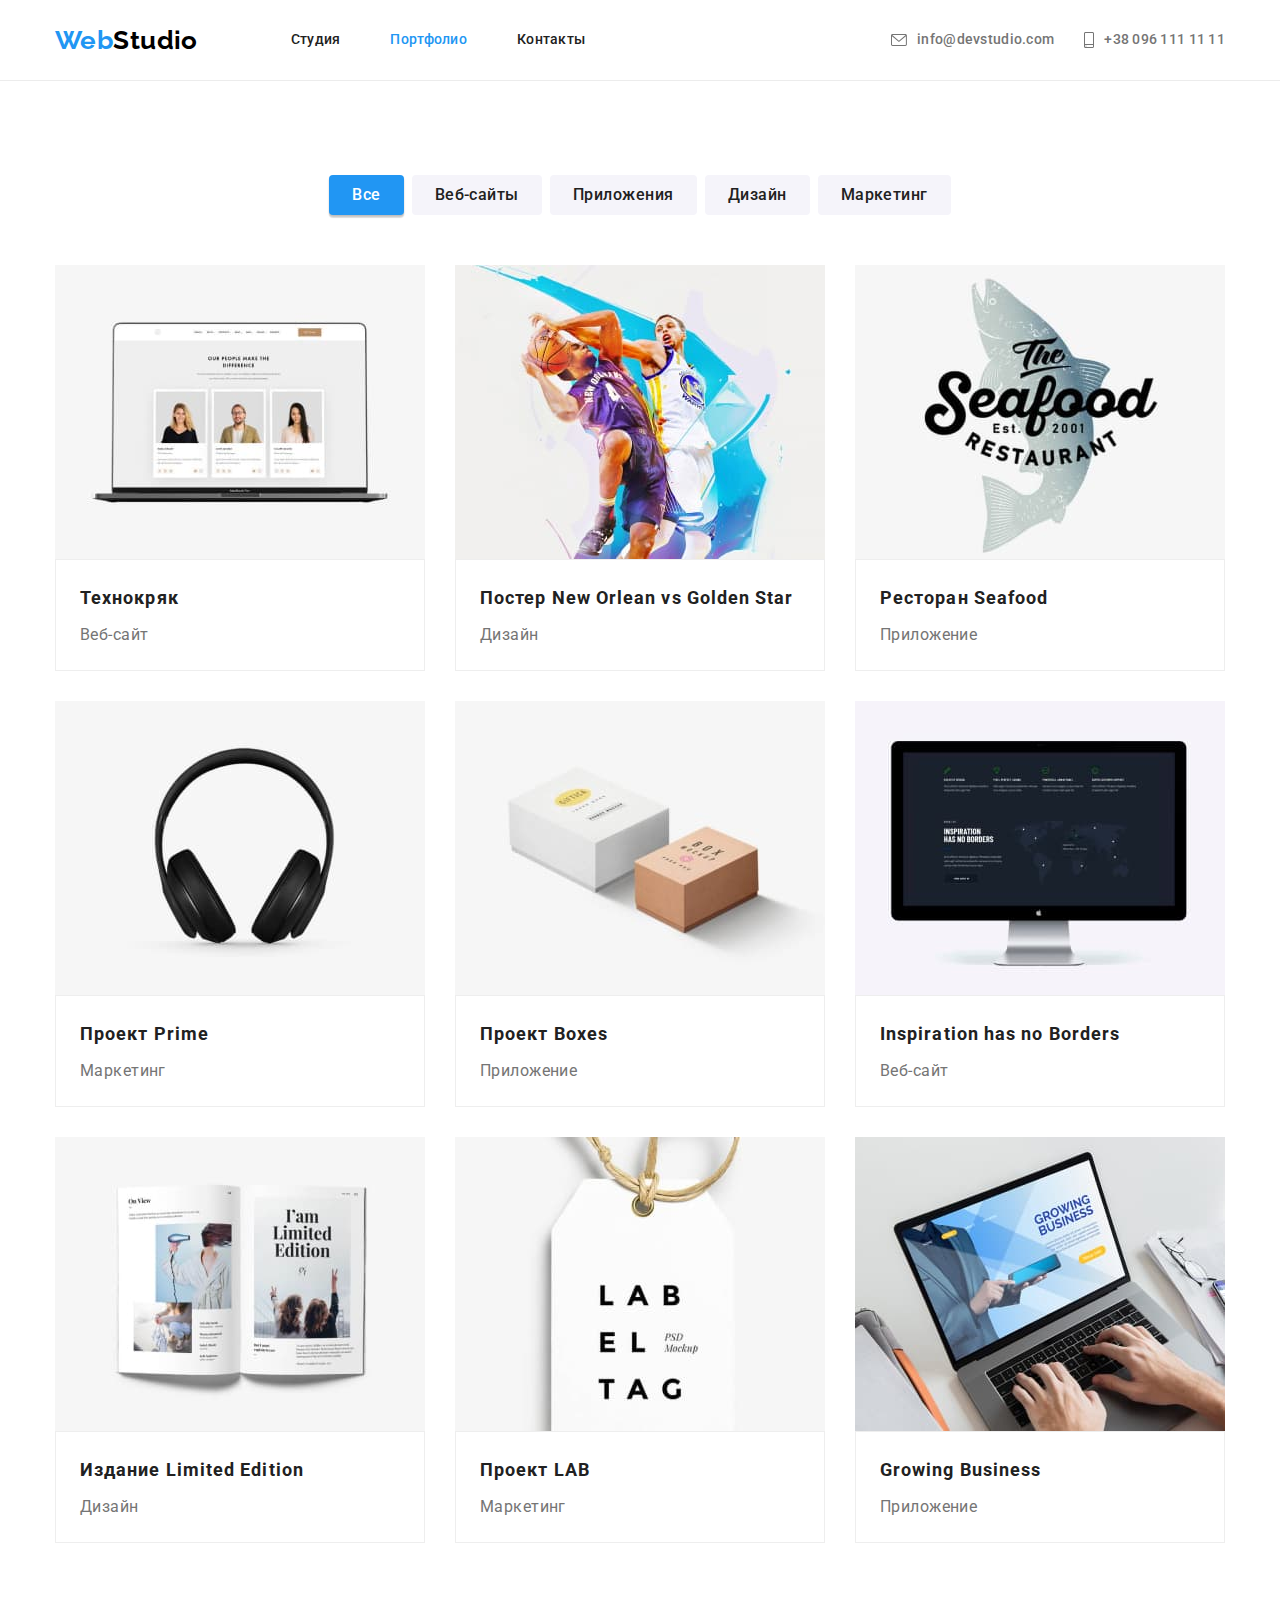
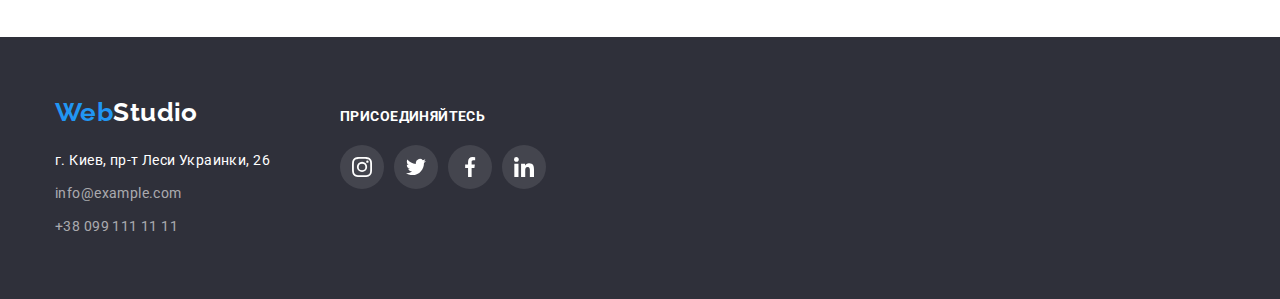
==== portfolio.html @ 9bb03af7 "hw-04" ====
<!DOCTYPE html>
<html lang="ru">
  <head>
    <meta charset="UTF-8" />
    <meta http-equiv="X-UA-Compatible" content="IE=edge" />
    <meta name="viewport" content="width=device-width, initial-scale=1.0" />
    <title>Document</title>
    <link rel="preconnect" href="https://fonts.gstatic.com" />
    <link
      href="https://fonts.googleapis.com/css2?family=Raleway:wght@700&family=Roboto:wght@400;500;700;900&display=swap"
      rel="stylesheet"
    />
    <link
      rel="stylesheet"
      href="https://cdnjs.cloudflare.com/ajax/libs/modern-normalize/1.0.0/modern-normalize.min.css"
    />
    <link rel="stylesheet" href="./css/styles.css" />
  </head>
  <body>
    <header class="header">
      <div class="container header-container">
        <nav class="nav-container">
          <a class="header-logo link" href=""> <span>Web</span>Studio</a>
          <ul class="site-nav list">
            <li class="item">
              <a class="link" href="./index.html">Студия</a>
            </li>
            <li class="item">
              <a class="link current" href="">Портфолио</a>
            </li>
            <li class="item">
              <a class="link" href="">Контакты</a>
            </li>
          </ul>
        </nav>
        <ul class="contact-nav list">
          <li class="item">
            <a class="link" href="mailto:info@devstudio.com">
              <svg class="contact-nav-icons" width="16" height="12">
                <use href="./images/icons.svg#icon-envelope"></use>
              </svg>
              info@devstudio.com</a
            >
          </li>
          <li class="item">
            <a class="link" href="tel:+380961111111">
              <svg class="contact-nav-icons" width="10" height="16">
                <use href="./images/icons.svg#icon-smartphone"></use>
              </svg>
              +38 096 111 11 11</a
            >
          </li>
        </ul>
      </div>
    </header>
    <main>
      <section class="section">
        <div class="container">
          <h1 class="section-title visually-hidden">Примеры работ</h1>
          <ul class="button-list list">
            <li class="button-list-item">
              <button class="portfolio-button active" type="button">Все</button>
            </li>
            <li class="button-list-item">
              <button class="portfolio-button" type="button">Веб-сайты</button>
            </li>
            <li class="button-list-item">
              <button class="portfolio-button" type="button">Приложения</button>
            </li>
            <li class="button-list-item">
              <button class="portfolio-button" type="button">Дизайн</button>
            </li>
            <li class="button-list-item">
              <button class="portfolio-button" type="button">Маркетинг</button>
            </li>
          </ul>
          <ul class="examples-list list">
            <li class="examples-list-item">
              <a class="link examples-list-link" href="">
                <div>
                  <img
                    class="images"
                    src="./images/website-technokryak.jpg"
                    alt="Страница сайта"
                    width="370"
                  />
                </div>
                <div class="examples-list-container">
                  <h2 class="description-title">Технокряк</h2>
                  <p class="description">Веб-сайт</p>
                </div>
              </a>
            </li>

            <li class="examples-list-item">
              <a class="link examples-list-link" href="">
                <div>
                  <img
                    class="images"
                    src="./images/poster.jpg"
                    alt="Постер к баскетбольному матчу"
                    width="370"
                  />
                </div>
                <div class="examples-list-container">
                  <h2 class="description-title">
                    Постер New Orlean vs Golden Star
                  </h2>
                  <p class="description">Дизайн</p>
                </div>
              </a>
            </li>

            <li class="examples-list-item">
              <a class="link examples-list-link" href="">
                <div>
                  <img
                    class="images"
                    src="./images/application-seafood.jpg"
                    alt="Эмблема ресторана"
                    width="370"
                  />
                </div>
                <div class="examples-list-container">
                  <h2 class="description-title">Ресторан Seafood</h2>
                  <p class="description">Приложение</p>
                </div>
              </a>
            </li>

            <li class="examples-list-item">
              <a class="link examples-list-link" href="">
                <div>
                  <img
                    class="images"
                    src="./images/headphones.jpg"
                    alt="Наушники"
                    width="370"
                  />
                </div>
                <div class="examples-list-container">
                  <h2 class="description-title">Проект Prime</h2>
                  <p class="description">Маркетинг</p>
                </div>
              </a>
            </li>

            <li class="examples-list-item">
              <a class="link examples-list-link" href="">
                <div>
                  <img
                    class="images"
                    src="./images/application-boxes.jpg"
                    alt="Две коробки"
                    width="370"
                  />
                </div>
                <div class="examples-list-container">
                  <h2 class="description-title">Проект Boxes</h2>
                  <p class="description">Приложение</p>
                </div>
              </a>
            </li>

            <li class="examples-list-item">
              <a class="link examples-list-link" href="">
                <div>
                  <img
                    class="images"
                    src="./images/website-inspiration.jpg"
                    alt="Заглавная страница сайта"
                    width="370"
                  />
                </div>
                <div class="examples-list-container">
                  <h2 class="description-title">Inspiration has no Borders</h2>
                  <p class="description">Веб-сайт</p>
                </div>
              </a>
            </li>

            <li class="examples-list-item">
              <a class="link examples-list-link" href="">
                <div>
                  <img
                    class="images"
                    src="./images/magazine.jpg"
                    alt="Журнал"
                    width="370"
                  />
                </div>
                <div class="examples-list-container">
                  <h2 class="description-title">Издание Limited Edition</h2>
                  <p class="description">Дизайн</p>
                </div>
              </a>
            </li>

            <li class="examples-list-item">
              <a class="link examples-list-link" href="">
                <div>
                  <img
                    class="images"
                    src="./images/project-lab.jpg"
                    alt="Этикетка"
                    width="370"
                  />
                </div>
                <div class="examples-list-container">
                  <h2 class="description-title">Проект LAB</h2>
                  <p class="description">Маркетинг</p>
                </div>
              </a>
            </li>

            <li class="examples-list-item">
              <a class="link examples-list-link" href="">
                <div>
                  <img
                    class="images"
                    src="./images/application-business.jpg"
                    alt="Ноутбук"
                    width="370"
                  />
                </div>
                <div class="examples-list-container">
                  <h2 class="description-title">Growing Business</h2>
                  <p class="description">Приложение</p>
                </div>
              </a>
            </li>
          </ul>
        </div>
      </section>
    </main>
    <footer class="footer-section">
      <div class="container">
        <div class="footer-address-container">
          <a class="footer-logo link" href=""> <span>Web</span>Studio</a>
          <address class="address">
            <p>г. Киев, пр-т Леси Украинки, 26</p>
            <ul class="list">
              <li class="address-list-item">
                <a class="link" href="mailto:info@example.com">
                  info@example.com</a
                >
              </li>
              <li class="address-list-item">
                <a class="link" href="tel:++380991111111">+38 099 111 11 11</a>
              </li>
            </ul>
          </address>
        </div>
        <div>
          <p class="text-social-icons">присоединяйтесь</p>
          <ul class="list footer-list-icons">
            <li class="footer-list-icons-items">
              <a class="link footer-link-icons" href="">
                <svg width="20" height="20">
                  <use href="./images/icons.svg#icon-instagram"></use>
                </svg>
              </a>
            </li>
            <li class="footer-list-icons-items">
              <a class="link footer-link-icons" href="">
                <svg width="20" height="20">
                  <use href="./images/icons.svg#icon-twitter"></use>
                </svg>
              </a>
            </li>
            <li class="footer-list-icons-items">
              <a class="link footer-link-icons" href="">
                <svg width="20" height="20">
                  <use href="./images/icons.svg#icon-facebook"></use>
                </svg>
              </a>
            </li>
            <li class="footer-list-icons-items">
              <a class="link footer-link-icons" href="">
                <svg width="20" height="20">
                  <use href="./images/icons.svg#icon-linkedin"></use>
                </svg>
              </a>
            </li>
          </ul>
        </div>
      </div>
    </footer>
  </body>
</html>
---- css/styles.css ----
:root {
  --primary-white-color: #fff;
  --secondary-background-color: #f5f4fa;
  --third-background-color: #2f303a;
  --primary-text-color: #757575;
  --title-text-color: #212121;
  --accent-color: #2196f3;
  --logo-black-color: #000;
  --footer-text-color: rgba(255, 255, 255, 0.6);
  --header-border-color: rgba(236, 236, 236, 1);
  --portfolio-border-color: rgba(238, 238, 238, 1);
  --icons-color: #afb1b8;
  --footer-icon-background: rgba(255, 255, 255, 0.1);
}

body {
  font-family: 'Roboto', sans-serif;
  font-weight: 400;
  font-size: 14px;
  line-height: 1.71;
  letter-spacing: 0.03em;
  color: var(--primary-text-color);
  background-color: var(--primary-white-color);
}

.list {
  margin: 0;
  padding: 0;
  list-style: none;
}
.link {
  text-decoration: none;
}
.visually-hidden {
  position: absolute;
  width: 1px;
  height: 1px;
  margin: -1px;
  border: 0;
  padding: 0;

  white-space: nowrap;
  clip-path: inset(100%);
  clip: rect(0 0 0 0);
  overflow: hidden;
}
.container {
  width: 1200px;
  margin-right: auto;
  margin-left: auto;
  padding-left: 15px;
  padding-right: 15px;
}
.section {
  padding-top: 94px;
  padding-bottom: 94px;
}
.images {
  display: block;
}
/* LOGO */
.header-logo.link,
.footer-logo.link {
  font-family: 'Raleway', sans-serif;
  font-weight: 700;
  font-size: 26px;
  line-height: 1.19;
  color: var(--logo-black-color);
}
.footer-logo.link {
  color: var(--primary-white-color);
}
.header-logo span,
.footer-logo span {
  color: var(--accent-color);
}

/* HEADER */
.header {
  border-bottom: 1px solid var(--header-border-color);
}
.header-container,
.nav-container,
.site-nav,
.contact-nav {
  display: flex;
  align-items: center;
}
.site-nav {
  margin-left: 93px;
}
.site-nav .item:not(:last-child) {
  margin-right: 50px;
}
.contact-nav {
  margin-left: auto;
}
.contact-nav .item:not(:last-child) {
  margin-right: 30px;
}
.contact-nav-icons {
  margin-right: 10px;
}
.site-nav .link,
.contact-nav .link {
  display: block;
  padding-top: 32px;
  padding-bottom: 32px;

  font-weight: 500;
  line-height: 1.14;
  letter-spacing: 0.02em;
}
.site-nav .link {
  color: var(--title-text-color);
}
.site-nav .link:hover,
.site-nav .link:focus {
  color: var(--accent-color);
}
.site-nav .link.current {
  color: var(--accent-color);
}
.contact-nav .link {
  display: flex;
  align-items: center;
  color: var(--primary-text-color);
  fill: var(--primary-text-color);
}
.contact-nav .link:hover,
.contact-nav .link:focus {
  color: var(--accent-color);
  fill: var(--accent-color);
}
.address .link:hover,
.address .link:focus {
  color: var(--accent-color);
}
/* SECTION HERO */
.hero {
  max-width: 1600px;
  padding-top: 200px;
  padding-bottom: 200px;
  margin-right: auto;
  margin-left: auto;

  text-align: center;

  background-repeat: no-repeat;
  background-color: var(--third-background-color);
  background-image: linear-gradient(
      rgba(47, 48, 58, 0.4),
      rgba(47, 48, 58, 0.4)
    ),
    url(../images/hero.jpg);
}

.hero-title {
  margin-top: 0;
  margin-bottom: 30px;
  font-weight: 900;
  font-size: 44px;
  line-height: 1.36;
  letter-spacing: 0.06em;
  text-transform: uppercase;
  color: var(--primary-white-color);
}
.hero-button {
  padding: 10px 32px;
  border: 1px solid transparent;
  border-radius: 4px;
  min-width: 200px;

  font-family: inherit;
  font-weight: 700;
  font-size: 16px;
  line-height: 1.88;
  letter-spacing: 0.06em;

  color: var(--primary-white-color);
  background-color: var(--accent-color);
  cursor: pointer;
}

/* OTHER SECTION */

.section-title {
  margin-top: 0;
  margin-bottom: 50px;

  text-align: center;
  font-weight: 700;
  font-size: 36px;
  line-height: 1.17;
  color: var(--title-text-color);
}

/* Section our specifics */

.specifics-list .description-title {
  margin-top: 0;
  margin-bottom: 10px;

  font-weight: 700;
  font-size: 14px;
  line-height: 1.14;
  text-transform: uppercase;
}
.specifics-list .list {
  display: flex;
}
.specifics-list-item {
  width: calc((100%-90px) / 3);
}
.specifics-list-item:not(:last-child),
.works-list-item:not(:last-child) {
  margin-right: 30px;
}
.specifics-list .description-text {
  margin: 0;
}
.specifics-list-container-icon {
  display: flex;
  height: 120px;
  margin-bottom: 30px;
  justify-content: center;
  align-items: center;

  background: var(--secondary-background-color);
  border-radius: 4px;
}

/* Section our works */
.our-works {
  padding-bottom: 94px;
}
.our-works .list {
  display: flex;
}
.works-list-item {
  width: calc((100%-60px) / 2);
}

/* Section our team */

.description-title {
  color: var(--title-text-color);
}
.team-list {
  background-color: var(--secondary-background-color);
}

.team-list .description-title,
.team-list .description {
  margin-top: 0;
  font-size: 16px;
  line-height: 1.19;
}
.team-list .description-title {
  margin-bottom: 10px;
  font-weight: 500;
}
.team-list .description {
  margin-bottom: 16px;
}
.team-list .list {
  display: flex;
}

.team-list-item {
  width: calc((100%-90px) / 4);
  text-align: center;
  box-shadow: 0px 1px 3px rgba(0, 0, 0, 0.12), 0px 1px 1px rgba(0, 0, 0, 0.14),
    0px 2px 1px rgba(0, 0, 0, 0.2);
  border-radius: 0px 0px 4px 4px;
}
.team-list-item:not(:last-child) {
  margin-right: 30px;
}
.team-list-item-container {
  padding-top: 30px;
  padding-bottom: 30px;
  padding-left: 32px;
  padding-right: 32px;

  background-color: var(--primary-white-color);
}
.team-list-icons {
  display: flex;
}
.team-list-icons-items {
  width: 44px;
  height: 44px;
}
.team-list-icons-items:not(:last-child) {
  margin-right: 10px;
}
.team-link-icons {
  display: flex;
  justify-content: center;
  align-items: center;
  width: 100%;
  height: 100%;
  border-radius: 50%;
  fill: var(--icons-color);
}
.team-link-icons:hover,
.team-link-icons:focus {
  background-color: var(--accent-color);
  fill: var(--primary-white-color);
}

/* Section our clients */
.clients-list {
  display: flex;
}
.clients-link-icons {
  display: flex;
  justify-content: center;
  align-items: center;
  width: 170px;
  height: 92px;

  border: 1px solid var(--icons-color);
  border-radius: 4px;
  fill: var(--icons-color);
}
.clients-link-icons:hover,
.clients-link-icons:focus {
  fill: var(--accent-color);
  border-color: var(--accent-color);
}
.clients-list-item:not(:last-child) {
  margin-right: 30px;
}
/* FOOTER */
.footer-section {
  padding-top: 60px;
  padding-bottom: 60px;
  background-color: var(--third-background-color);
}
.address {
  margin-top: 20px;
  font-style: normal;
}
.address p {
  margin-top: 0;
  margin-bottom: 9px;
  color: var(--primary-white-color);
}
.address .link {
  color: var(--footer-text-color);
}
.address-list-item:not(:last-child) {
  margin-bottom: 9px;
}
.footer-address-container {
  margin-right: 70px;
}
.footer-section > .container {
  display: flex;
  align-items: baseline;
}
.text-social-icons {
  margin-top: 0;
  margin-bottom: 20px;
  font-weight: 700;
  line-height: 1.14;
  text-transform: uppercase;
  color: var(--primary-white-color);
}
.footer-list-icons {
  display: flex;
}
.footer-list-icons-items {
  width: 44px;
  height: 44px;
}
.footer-list-icons-items:not(:last-child) {
  margin-right: 10px;
}
.footer-link-icons {
  display: flex;
  justify-content: center;
  align-items: center;
  width: 100%;
  height: 100%;
  border-radius: 50%;
  fill: var(--primary-white-color);
  background-color: var(--footer-icon-background);
}
.footer-link-icons:hover,
.footer-link-icons:focus {
  background-color: var(--accent-color);
}

/* PORTFOLIO */
.button-list {
  display: flex;
  justify-content: center;
  margin-bottom: 50px;
}
.portfolio-button {
  padding: 6px 22px;
  border-radius: 4px;
  border: 1px solid transparent;

  font-family: inherit;
  font-weight: 500;
  font-size: 16px;
  line-height: 1.6;
  letter-spacing: 0.03em;

  color: var(--title-text-color);
  background-color: var(--secondary-background-color);
  cursor: pointer;
}
.button-list-item:not(:last-child) {
  margin-right: 8px;
}
.portfolio-button.active,
.portfolio-button:hover,
.portfolio-button:focus {
  color: var(--primary-white-color);
  background-color: var(--accent-color);
  box-shadow: 0px 3px 1px rgba(0, 0, 0, 0.1), 0px 1px 2px rgba(0, 0, 0, 0.08),
    0px 2px 2px rgba(0, 0, 0, 0.12);
}
.examples-list .description-title {
  margin-top: 0;
  margin-bottom: 4px;

  font-weight: 700;
  font-size: 18px;
  line-height: 2;
  letter-spacing: 0.06em;
}
.examples-list .description {
  margin-top: 0;
  margin-bottom: 0;

  font-size: 16px;
  line-height: 1.88;
  color: var(--primary-text-color);
}
.examples-list {
  display: flex;
  flex-wrap: wrap;
  margin-right: -30px;
  margin-top: -30px;
}
.examples-list-container {
  padding: 20px 24px;
  background-color: var(--primary-white-color);
  border: 1px solid var(--portfolio-border-color);
}
.examples-list-item {
  margin-right: 30px;
  margin-top: 30px;
}
.examples-list-link {
  display: block;
}
.examples-list-link:hover,
.examples-list-link:focus {
  background-color: tomato;
  box-shadow: 0px 1px 1px rgba(0, 0, 0, 0.12), 0px 4px 4px rgba(0, 0, 0, 0.06),
    1px 4px 6px rgba(0, 0, 0, 0.16);
}
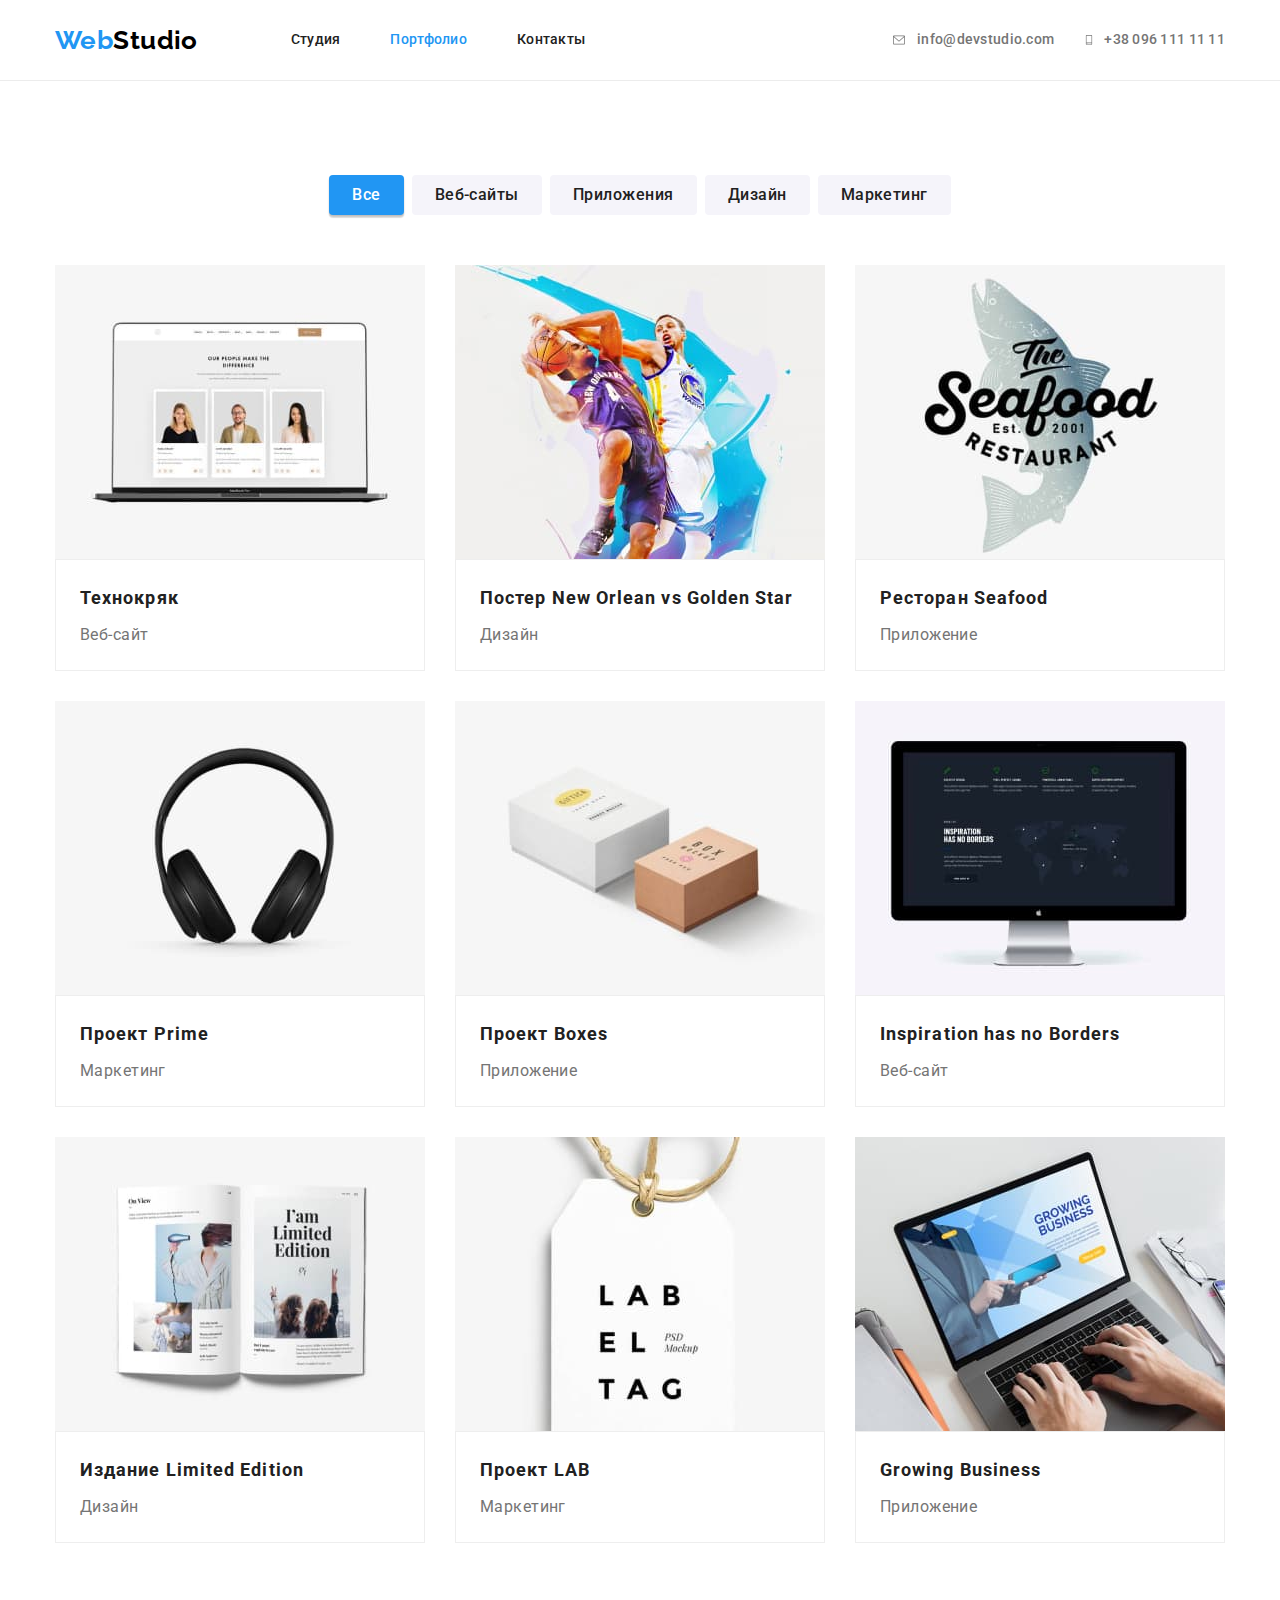
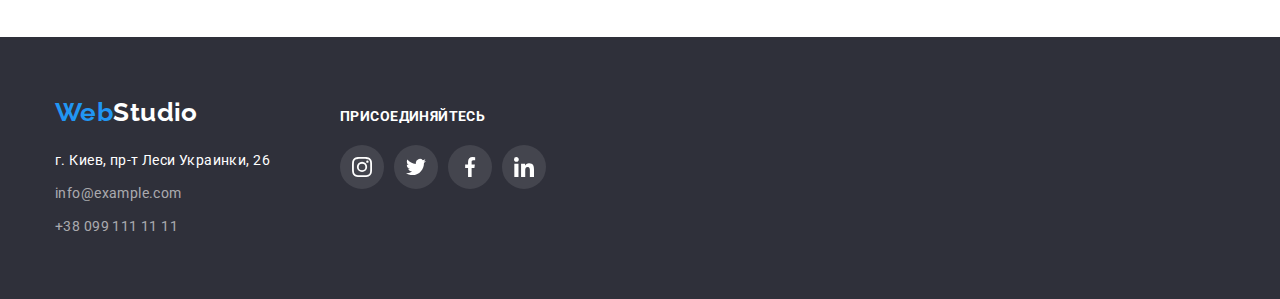
==== commit 80d7d50c: "changed icons.svg to icons-bad.svg" ====
--- a/portfolio.html
+++ b/portfolio.html
@@ -37,7 +37,7 @@
           <li class="item">
             <a class="link" href="mailto:info@devstudio.com">
               <svg class="contact-nav-icons" width="16" height="12">
-                <use href="./images/icons.svg#icon-envelope"></use>
+                <use href="./images/icons-bad.svg#icon-envelope"></use>
               </svg>
               info@devstudio.com</a
             >
@@ -45,7 +45,7 @@
           <li class="item">
             <a class="link" href="tel:+380961111111">
               <svg class="contact-nav-icons" width="10" height="16">
-                <use href="./images/icons.svg#icon-smartphone"></use>
+                <use href="./images/icons-bad.svg#icon-smartphone"></use>
               </svg>
               +38 096 111 11 11</a
             >
